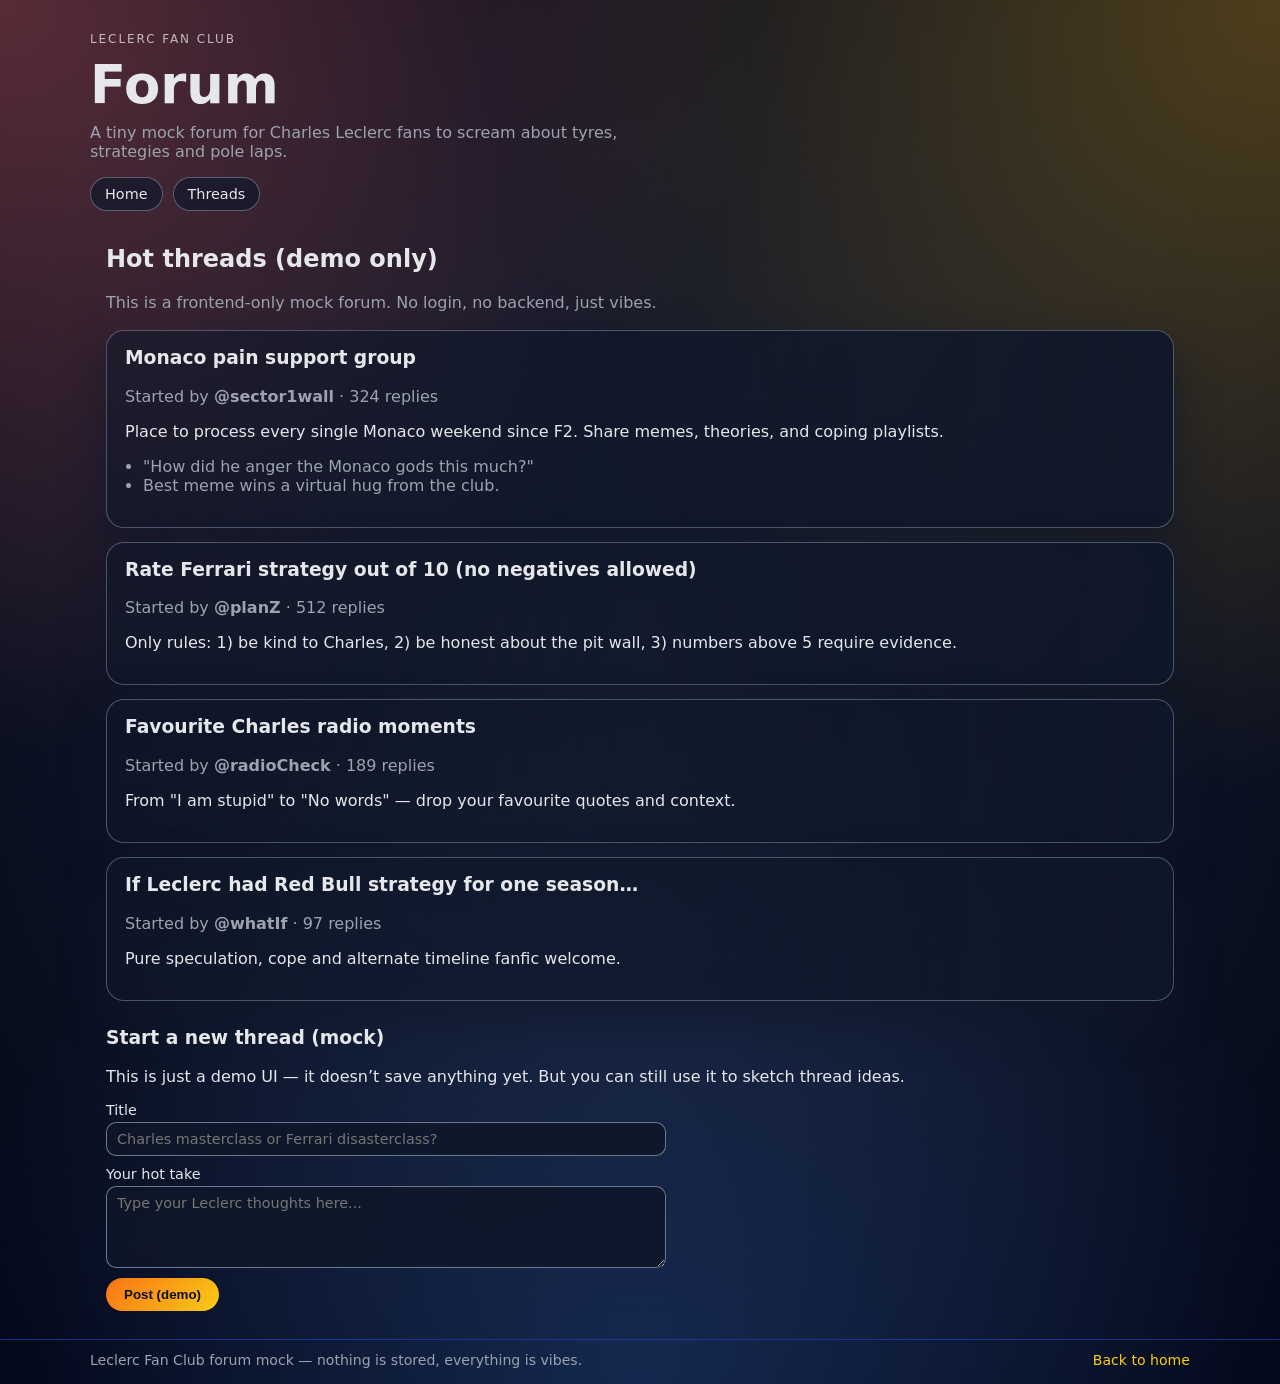
==== forum.html @ e9e0fe30 "Initial commit: Leclerc Fan Club" ====
<!DOCTYPE html>
<html lang="en">
<head>
  <meta charset="UTF-8" />
  <meta name="viewport" content="width=device-width, initial-scale=1.0" />
  <title>Leclerc Fan Club — Forum</title>
  <link rel="stylesheet" href="style.css" />
</head>
<body>
  <header class="hero hero--small">
    <div class="hero-inner">
      <div>
        <p class="eyebrow">Leclerc Fan Club</p>
        <h1>Forum</h1>
        <p class="hero-text">
          A tiny mock forum for Charles Leclerc fans to scream about tyres, strategies and pole laps.
        </p>
        <nav class="nav">
          <a href="index.html">Home</a>
          <a href="#threads">Threads</a>
        </nav>
      </div>
    </div>
  </header>

  <main class="container">
    <section id="threads" class="section">
      <h2>Hot threads (demo only)</h2>
      <p class="section-sub">This is a frontend-only mock forum. No login, no backend, just vibes.</p>

      <div class="thread-list">
        <article class="thread-card">
          <h3>Monaco pain support group</h3>
          <p class="thread-meta">Started by <strong>@sector1wall</strong> · 324 replies</p>
          <p>
            Place to process every single Monaco weekend since F2. Share memes, theories, and coping playlists.
          </p>
          <ul class="thread-preview">
            <li>"How did he anger the Monaco gods this much?"</li>
            <li>Best meme wins a virtual hug from the club.</li>
          </ul>
        </article>

        <article class="thread-card">
          <h3>Rate Ferrari strategy out of 10 (no negatives allowed)</h3>
          <p class="thread-meta">Started by <strong>@planZ</strong> · 512 replies</p>
          <p>
            Only rules: 1) be kind to Charles, 2) be honest about the pit wall, 3) numbers above 5 require evidence.
          </p>
        </article>

        <article class="thread-card">
          <h3>Favourite Charles radio moments</h3>
          <p class="thread-meta">Started by <strong>@radioCheck</strong> · 189 replies</p>
          <p>
            From "I am stupid" to "No words" — drop your favourite quotes and context.
          </p>
        </article>

        <article class="thread-card">
          <h3>If Leclerc had Red Bull strategy for one season…</h3>
          <p class="thread-meta">Started by <strong>@whatIf</strong> · 97 replies</p>
          <p>
            Pure speculation, cope and alternate timeline fanfic welcome.
          </p>
        </article>
      </div>

      <section class="new-thread">
        <h3>Start a new thread (mock)</h3>
        <p>
          This is just a demo UI — it doesn’t save anything yet. But you can still use it to sketch thread ideas.
        </p>
        <form class="new-thread-form" onsubmit="event.preventDefault(); alert('Demo only — no actual posting yet.');">
          <label>
            Title
            <input type="text" placeholder="Charles masterclass or Ferrari disasterclass?" required />
          </label>
          <label>
            Your hot take
            <textarea rows="4" placeholder="Type your Leclerc thoughts here..." required></textarea>
          </label>
          <button type="submit">Post (demo)</button>
        </form>
      </section>
    </section>
  </main>

  <footer class="footer">
    <div class="footer-inner">
      <span>Leclerc Fan Club forum mock — nothing is stored, everything is vibes.</span>
      <a href="index.html">Back to home</a>
    </div>
  </footer>
</body>
</html>
---- style.css ----
:root {
  --bg: #050816;
  --bg-2: #120c2c;
  --card: #0b1220;
  --accent: #f97316;
  --accent-2: #facc15;
  --text: #e5e7eb;
  --muted: #9ca3af;
  --border: rgba(148, 163, 184, 0.45);
  --error: #f97373;
}

* {
  box-sizing: border-box;
}

body {
  margin: 0;
  font-family: system-ui, -apple-system, BlinkMacSystemFont, 'Segoe UI', sans-serif;
  color: var(--text);
  background:
    radial-gradient(circle at top left, rgba(248, 113, 113, 0.35), transparent 40%),
    radial-gradient(circle at top right, rgba(251, 191, 36, 0.3), transparent 42%),
    radial-gradient(circle at bottom, rgba(59, 130, 246, 0.22), transparent 45%),
    radial-gradient(circle at center, rgba(15, 23, 42, 0.95), #020617);
  min-height: 100vh;
  display: flex;
  flex-direction: column;
}

.hero {
  padding: 32px 16px 24px;
}

.hero--small {
  padding-bottom: 10px;
}

.hero-inner,
.container,
.footer-inner {
  width: min(1100px, 100%);
  margin: 0 auto;
}

.hero-inner {
  display: flex;
  justify-content: space-between;
  gap: 20px;
  align-items: center;
}

.eyebrow {
  margin: 0 0 8px;
  text-transform: uppercase;
  letter-spacing: 0.16em;
  font-size: 0.75rem;
  color: rgba(248, 250, 252, 0.7);
}

h1 {
  margin: 0 0 8px;
  font-size: clamp(2.1rem, 6vw, 3.3rem);
}

.hero-text {
  margin: 0 0 16px;
  color: var(--muted);
  max-width: 540px;
}

.nav {
  display: flex;
  flex-wrap: wrap;
  gap: 10px;
}

.nav a {
  color: var(--text);
  text-decoration: none;
  padding: 8px 14px;
  border-radius: 999px;
  border: 1px solid rgba(148, 163, 184, 0.5);
  background: rgba(15, 23, 42, 0.7);
  font-size: 0.9rem;
}

.nav a:hover {
  border-color: var(--accent);
}

.hero-card {
  min-width: 260px;
  background: radial-gradient(circle at top left, rgba(248, 250, 252, 0.16), transparent 60%), rgba(15, 23, 42, 0.95);
  border-radius: 20px;
  padding: 16px 18px;
  border: 1px solid rgba(148, 163, 184, 0.6);
}

.hero-card-label {
  margin: 0 0 4px;
  font-size: 0.75rem;
  text-transform: uppercase;
  letter-spacing: 0.12em;
  color: var(--muted);
}

.hero-card-text {
  margin: 0;
  font-weight: 500;
}

.container {
  flex: 1 0 auto;
  padding: 0 16px 28px;
}

.section {
  margin-top: 24px;
}

.section-sub {
  margin: 6px 0 18px;
  color: var(--muted);
}

.meme-grid {
  display: grid;
  grid-template-columns: repeat(2, minmax(0, 1fr));
  gap: 16px;
}

.meme-card,
.thread-card,
.hero-card {
  box-shadow: 0 20px 40px rgba(15, 23, 42, 0.7);
}

.meme-card,
.thread-card {
  border-radius: 18px;
  padding: 16px 18px;
  background: radial-gradient(circle at top left, rgba(15, 23, 42, 0.55), rgba(15, 23, 42, 0.95));
  border: 1px solid var(--border);
}

.meme-card h3,
.thread-card h3 {
  margin-top: 0;
}

.meme-card ul,
.meme-card ol {
  margin-bottom: 0;
  padding-left: 18px;
}

.stats-grid {
  display: grid;
  grid-template-columns: repeat(3, minmax(0, 1fr));
  gap: 16px;
}

.stat {
  border-radius: 18px;
  padding: 14px 16px;
  background: radial-gradient(circle at top left, rgba(24, 35, 58, 0.8), rgba(15, 23, 42, 0.98));
  border: 1px solid rgba(148, 163, 184, 0.6);
}

.stat-label {
  display: block;
  font-size: 0.8rem;
  letter-spacing: 0.12em;
  text-transform: uppercase;
  color: var(--muted);
}

.stat strong {
  display: block;
  margin: 6px 0;
}

.thread-list {
  display: grid;
  gap: 14px;
}

.thread-meta {
  margin-top: 4px;
  margin-bottom: 8px;
  color: var(--muted);
}

.thread-preview {
  margin-top: 0;
  padding-left: 18px;
  color: var(--muted);
}

.new-thread {
  margin-top: 26px;
}

.new-thread-form {
  margin-top: 10px;
  display: grid;
  gap: 10px;
  max-width: 560px;
}

.new-thread-form label {
  display: grid;
  gap: 4px;
  font-size: 0.9rem;
}

.new-thread-form input,
.new-thread-form textarea {
  border-radius: 10px;
  border: 1px solid rgba(148, 163, 184, 0.7);
  padding: 8px 10px;
  font: inherit;
  background: rgba(15, 23, 42, 0.9);
  color: var(--text);
}

.new-thread-form button {
  justify-self: flex-start;
  border-radius: 999px;
  border: none;
  padding: 9px 18px;
  background: linear-gradient(135deg, var(--accent), var(--accent-2));
  color: #0b1020;
  font-weight: 600;
  cursor: pointer;
}

.footer {
  padding: 12px 16px 16px;
  border-top: 1px solid rgba(30, 64, 175, 0.7);
  margin-top: auto;
}

.footer-inner {
  display: flex;
  justify-content: space-between;
  gap: 10px;
  align-items: center;
  font-size: 0.88rem;
  color: var(--muted);
}

.footer a {
  color: var(--accent-2);
  text-decoration: none;
}

.footer a:hover {
  text-decoration: underline;
}

@media (max-width: 860px) {
  .hero-inner {
    flex-direction: column;
    align-items: flex-start;
  }

  .meme-grid,
  .stats-grid {
    grid-template-columns: minmax(0, 1fr);
  }

  .footer-inner {
    flex-direction: column;
    align-items: flex-start;
  }
}
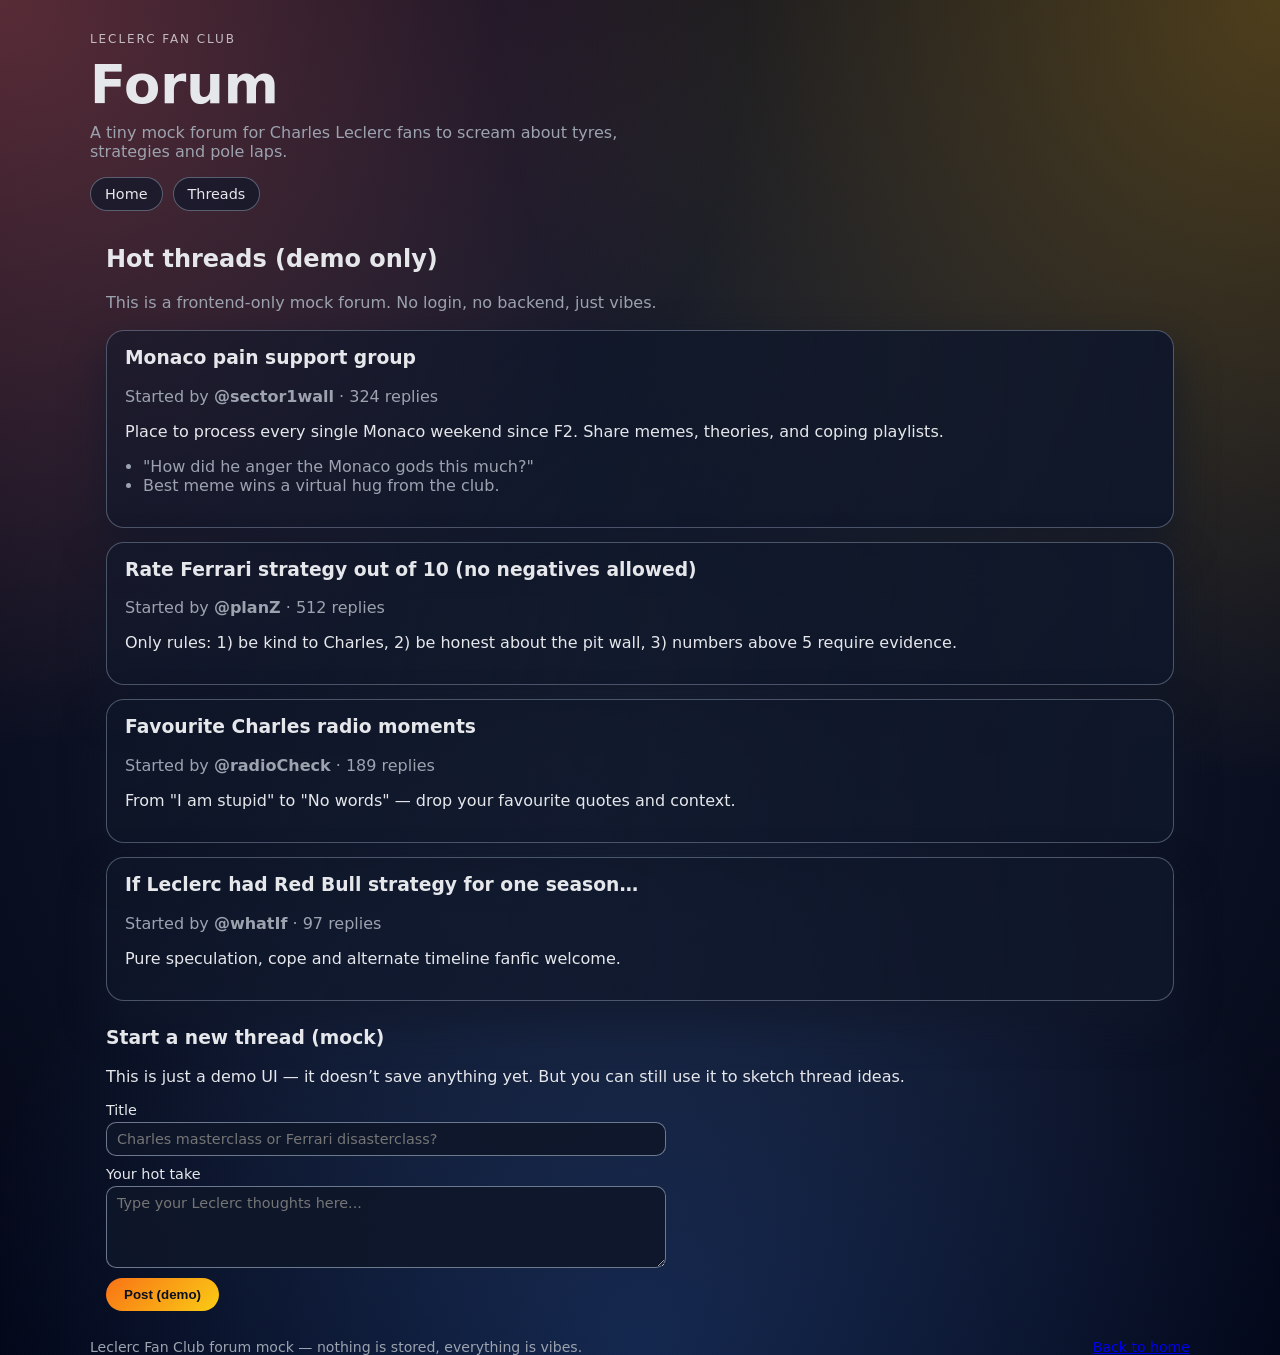
==== commit cc8363d6: "Fix closing tag for main section in forum.html" ====
--- a/forum.html
+++ b/forum.html
@@ -84,7 +84,7 @@
         </form>
       </section>
     </section>
-  </main>
+  </main
 
   <footer class="footer">
     <div class="footer-inner">
